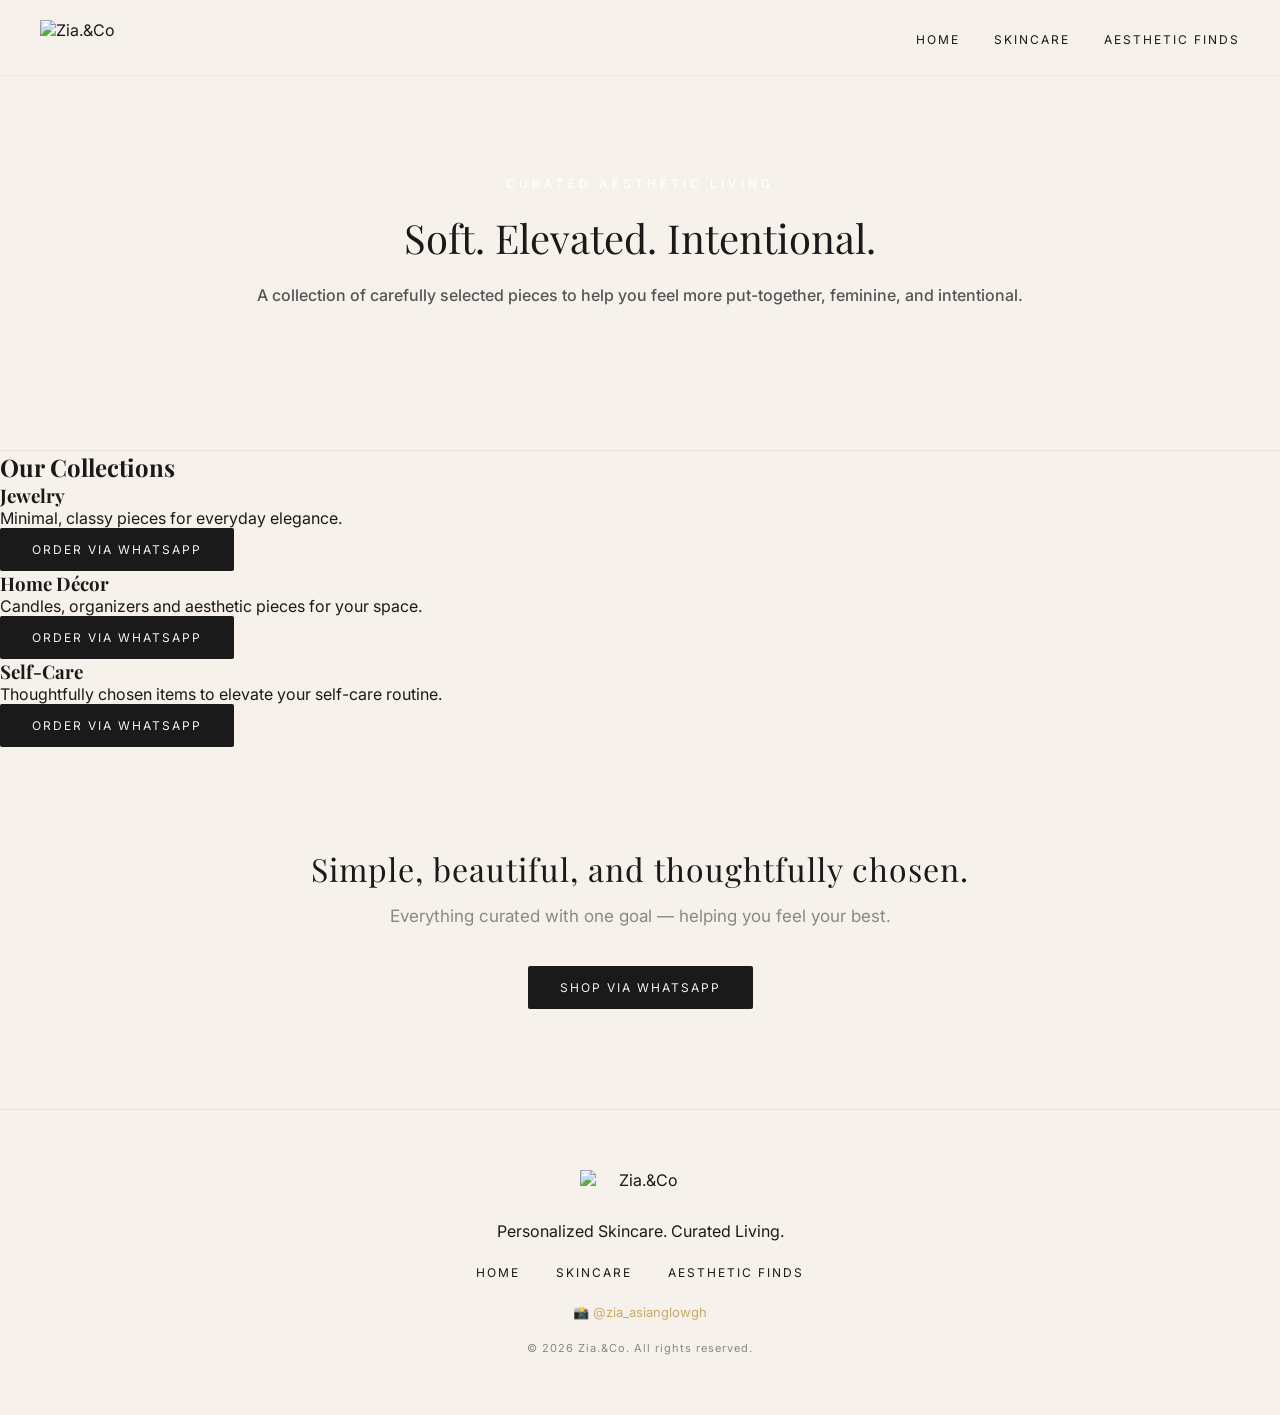
==== aesthetic.html @ 22f8ca21 "Create aesthetic.html" ====
<!DOCTYPE html>
<html lang="en">
<head>
  <meta charset="UTF-8">
  <meta name="viewport" content="width=device-width, initial-scale=1.0">
  <title>Aesthetic Finds — Zia.&Co</title>
  <link rel="stylesheet" href="style.css">
  <link href="https://fonts.googleapis.com/css2?family=Playfair+Display&family=Inter:wght@300;400&display=swap" rel="stylesheet">
</head>
<body>

  <nav>
    <div class="logo">
      <img src="https://i.imgur.com/nQiqTFQ.png" alt="Zia.&Co" class="logo-img">
    </div>
    <div class="nav-links" id="navLinks">
      <a href="index.html">Home</a>
      <a href="skincare.html">Skincare</a>
      <a href="aesthetic.html">Aesthetic Finds</a>
    </div>
    <button class="hamburger" id="hamburger">☰</button>
  </nav>

  <section class="page-hero">
    <p class="tagline">Curated Aesthetic Living</p>
    <h1>Soft. Elevated. Intentional.</h1>
    <p class="sub">A collection of carefully selected pieces to help you feel more put-together, feminine, and intentional.</p>
  </section>

  <section class="aesthetic-grid">
    <h2>Our Collections</h2>
    <div class="product-grid">
      <div class="product-card">
        <div class="product-image"></div>
        <h3>Jewelry</h3>
        <p>Minimal, classy pieces for everyday elegance.</p>
        <a href="https://wa.me/233508733169?text=Hi, I'm interested in your Jewelry collection" target="_blank">
          <button class="primary-btn">Order via WhatsApp</button>
        </a>
      </div>
      <div class="product-card">
        <div class="product-image"></div>
        <h3>Home Décor</h3>
        <p>Candles, organizers and aesthetic pieces for your space.</p>
        <a href="https://wa.me/233508733169?text=Hi, I'm interested in your Home Décor collection" target="_blank">
          <button class="primary-btn">Order via WhatsApp</button>
        </a>
      </div>
      <div class="product-card">
        <div class="product-image"></div>
        <h3>Self-Care</h3>
        <p>Thoughtfully chosen items to elevate your self-care routine.</p>
        <a href="https://wa.me/233508733169?text=Hi, I'm interested in your Self-Care collection" target="_blank">
          <button class="primary-btn">Order via WhatsApp</button>
        </a>
      </div>
    </div>
  </section>

  <section class="statement">
    <h2>Simple, beautiful, and thoughtfully chosen.</h2>
    <p>Everything curated with one goal — helping you feel your best.</p>
    <a href="https://wa.me/233508733169" target="_blank">
      <button class="primary-btn">Shop via WhatsApp</button>
    </a>
  </section>

  <footer>
    <div class="footer-content">
      <img src="https://i.imgur.com/nQiqTFQ.png" alt="Zia.&Co" class="footer-logo">
      <p>Personalized Skincare. Curated Living.</p>
      <div class="footer-links">
        <a href="index.html">Home</a>
        <a href="skincare.html">Skincare</a>
        <a href="aesthetic.html">Aesthetic Finds</a>
      </div>
      <a href="https://instagram.com/zia_asianglowgh" target="_blank">📸 @zia_asianglowgh</a>
      <p class="copyright">© 2026 Zia.&Co. All rights reserved.</p>
    </div>
  </footer>

  <script src="script.js"></script>

</body>
</html>
---- style.css ----
* {
  margin: 0;
  padding: 0;
  box-sizing: border-box;
}

body {
  font-family: 'Inter', sans-serif;
  background-color: #F6F1EA;
  color: #1A1A1A;
}

h1, h2, h3 {
  font-family: 'Playfair Display', serif;
}

nav {
  display: flex;
  justify-content: space-between;
  align-items: center;
  padding: 20px 40px;
  background-color: #F6F1EA;
  border-bottom: 1px solid #f0e8e0;
  position: sticky;
  top: 0;
  z-index: 999;
}

.logo-img {
  height: 35px;
  width: auto;
  max-width: 120px;
  object-fit: contain;
  display: block;
}

.nav-links a {
  text-decoration: none;
  color: #1A1A1A;
  margin-left: 30px;
  font-size: 12px;
  letter-spacing: 2px;
  text-transform: uppercase;
}

.hamburger {
  display: none;
  font-size: 22px;
  background: none;
  border: none;
  cursor: pointer;
  color: #1A1A1A;
}

.hero {
  position: relative;
  text-align: center;
  padding: 160px 20px;
  background-image: url('https://i.imgur.com/X8URdj4.webp');
  background-size: cover;
  background-position: center;
}

.hero-overlay {
  position: absolute;
  top: 0;
  left: 0;
  width: 100%;
  height: 100%;
  background: rgba(246, 241, 234, 0.40);
}

.hero-content {
  position: relative;
  z-index: 1;
  max-width: 600px;
  margin: auto;
}

.hero h1 {
  font-size: 56px;
  font-weight: normal;
  letter-spacing: 3px;
  margin-bottom: 16px;
}

.tagline {
  color: #ffffff;
  font-size: 12px;
  font-weight: 500;
  letter-spacing: 4px;
  text-transform: uppercase;
  margin-bottom: 20px;
}

.sub {
  color: #555555;
  font-size: 16px;
  font-weight: 500;
  margin-bottom: 40px;
  line-height: 1.9;
}

.hero-buttons {
  display: flex;
  justify-content: center;
  gap: 16px;
  flex-wrap: wrap;
}

.primary-btn {
  background-color: #1A1A1A;
  color: #F6F1EA;
  border: none;
  padding: 14px 32px;
  font-size: 12px;
  letter-spacing: 2px;
  text-transform: uppercase;
  cursor: pointer;
  border-radius: 2px;
  font-family: 'Inter', sans-serif;
}

.secondary-btn {
  background-color: transparent;
  color: #1A1A1A;
  border: 1px solid #1A1A1A;
  padding: 14px 32px;
  font-size: 12px;
  letter-spacing: 2px;
  text-transform: uppercase;
  cursor: pointer;
  border-radius: 2px;
  font-family: 'Inter', sans-serif;
}

.choose-path {
  padding: 100px 40px;
  text-align: center;
  background-color: #ffffff;
}

.choose-path h2 {
  font-size: 12px;
  letter-spacing: 4px;
  text-transform: uppercase;
  color: #C8A96A;
  margin-bottom: 50px;
}

.path-grid {
  display: grid;
  grid-template-columns: repeat(2, 1fr);
  gap: 30px;
  max-width: 800px;
  margin: auto;
}

.path-card {
  padding: 50px 30px;
  background-color: #F6F1EA;
  border-radius: 4px;
  text-align: center;
}

.path-icon {
  font-size: 36px;
  margin-bottom: 20px;
}

.path-card h3 {
  font-size: 22px;
  font-weight: normal;
  margin-bottom: 16px;
}

.path-card p {
  font-size: 14px;
  line-height: 1.9;
  color: #666666;
  margin-bottom: 30px;
}

.what-we-do {
  padding: 100px 40px;
  text-align: center;
  background-color: #F6F1EA;
}

.what-we-do h2 {
  font-size: 12px;
  letter-spacing: 4px;
  text-transform: uppercase;
  color: #C8A96A;
  margin-bottom: 50px;
}

.services-grid {
  display: grid;
  grid-template-columns: repeat(2, 1fr);
  gap: 40px;
  max-width: 800px;
  margin: auto;
}

.service-card {
  padding: 40px 30px;
  background-color: #ffffff;
  border-radius: 4px;
}

.service-icon {
  font-size: 32px;
  margin-bottom: 20px;
}

.service-card h3 {
  font-size: 18px;
  font-weight: normal;
  margin-bottom: 16px;
  letter-spacing: 1px;
}

.service-card p {
  font-size: 15px;
  line-height: 1.9;
  color: #666666;
  margin-bottom: 20px;
}

.service-card a {
  font-size: 11px;
  letter-spacing: 2px;
  text-transform: uppercase;
  color: #1A1A1A;
  text-decoration: underline;
}

.how-it-works {
  padding: 100px 40px;
  text-align: center;
  background-color: #ffffff;
}

.how-it-works h2 {
  font-size: 12px;
  letter-spacing: 4px;
  text-transform: uppercase;
  color: #C8A96A;
  margin-bottom: 60px;
}

.steps {
  display: grid;
  grid-template-columns: repeat(4, 1fr);
  gap: 30px;
  max-width: 900px;
  margin: 0 auto 50px auto;
}

.step {
  padding: 20px;
}

.step-number {
  font-size: 36px;
  color: #f2c4c4;
  font-family: 'Playfair Display', serif;
  margin-bottom: 16px;
}

.step h3 {
  font-size: 14px;
  font-weight: normal;
  letter-spacing: 1px;
  margin-bottom: 12px;
  line-height: 1.6;
}

.step p {
  font-size: 13px;
  color: #888888;
  line-height: 1.8;
}

.statement {
  padding: 100px 40px;
  text-align: center;
  background-color: #F6F1EA;
}

.statement h2 {
  font-size: 32px;
  font-weight: normal;
  letter-spacing: 1px;
  margin-bottom: 16px;
}

.statement p {
  font-size: 17px;
  color: #888888;
  margin-bottom: 40px;
}

.assessment {
  padding: 100px 40px;
  text-align: center;
  background-color: #ffffff;
}

.assessment h2 {
  font-size: 12px;
  letter-spacing: 4px;
  text-transform: uppercase;
  color: #C8A96A;
  margin-bottom: 16px;
}

.assessment p {
  font-size: 15px;
  color: #888888;
  margin-bottom: 40px;
}

form {
  max-width: 500px;
  margin: auto;
}

form input, form select, form textarea {
  display: block;
  width: 100%;
  padding: 14px;
  margin-bottom: 16px;
  border: 1px solid #e8e0d8;
  background-color: #F6F1EA;
  font-size: 14px;
  font-family: 'Inter', sans-serif;
  color: #1A1A1A;
  border-radius: 2px;
}

footer {
  padding: 60px 40px;
  text-align: center;
  background-color: #F6F1EA;
  border-top: 1px solid #e8e0d8;
}

.footer-logo {
  height: 35px;
  width: auto;
  max-width: 120px;
  object-fit: contain;
  display: block;
  margin: 0 auto 16px auto;
}

.footer-links {
  margin: 20px 0;
}

.footer-links a {
  color: #1A1A1A;
  text-decoration: none;
  margin: 0 16px;
  font-size: 12px;
  letter-spacing: 2px;
  text-transform: uppercase;
}

footer a {
  color: #C8A96A;
  text-decoration: none;
  font-size: 13px;
}

.copyright {
  margin-top: 20px;
  font-size: 11px;
  letter-spacing: 1px;
  color: #888888;
}

@media (max-width: 768px) {
  .hamburger { display: block; }
  .nav-links {
    display: none;
    flex-direction: column;
    position: absolute;
    top: 65px;
    left: 0;
    width: 100%;
    background-color: #F6F1EA;
    padding: 20px 40px;
    border-bottom: 1px solid #f0e8e0;
  }
  .nav-links.open { display: flex; }
  .nav-links a { margin: 10px 0; }
  .hero h1 { font-size: 36px; }
  .steps { grid-template-columns: repeat(2, 1fr); }
  .services-grid { grid-template-columns: 1fr; }
  .path-grid { grid-template-columns: 1fr; }
}

.page-hero {
  text-align: center;
  padding: 100px 20px;
  background-color: #F6F1EA;
  border-bottom: 1px solid #e8e0d8;
}

.page-hero h1 {
  font-size: 40px;
  font-weight: normal;
  margin-bottom: 16px;
}

.skincare-intro {
  padding: 100px 40px;
  text-align: center;
  background-color: #ffffff;
}

.skincare-intro h2 {
  font-size: 12px;
  letter-spacing: 4px;
  text-transform: uppercase;
  color: #C8A96A;
  margin-bottom: 50px;
}
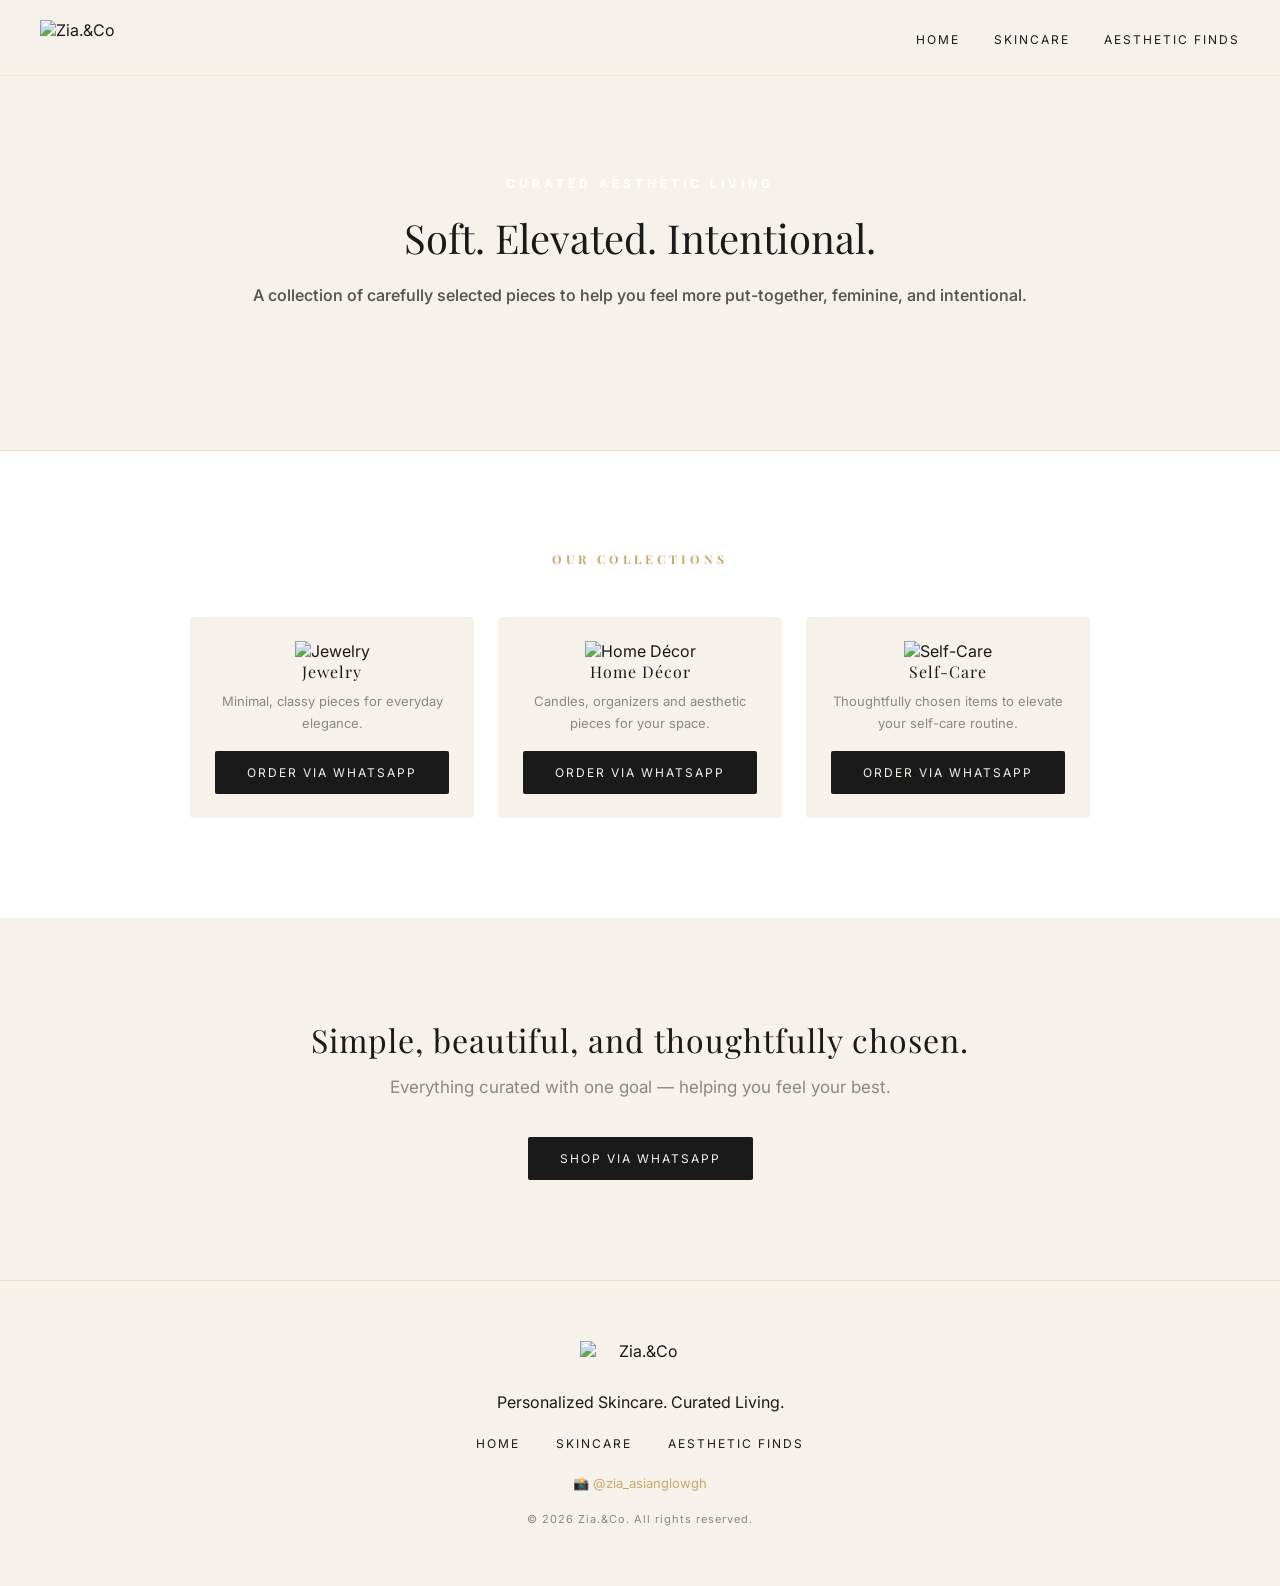
==== commit b6793918: "Update aesthetic.html" ====
--- a/aesthetic.html
+++ b/aesthetic.html
@@ -31,7 +31,7 @@
     <h2>Our Collections</h2>
     <div class="product-grid">
       <div class="product-card">
-        <div class="product-image"></div>
+        <img src="https://i.imgur.com/pTHWDPC.jpeg" alt="Jewelry">
         <h3>Jewelry</h3>
         <p>Minimal, classy pieces for everyday elegance.</p>
         <a href="https://wa.me/233508733169?text=Hi, I'm interested in your Jewelry collection" target="_blank">
@@ -39,7 +39,7 @@
         </a>
       </div>
       <div class="product-card">
-        <div class="product-image"></div>
+        <img src="https://i.imgur.com/uoiJlEg.jpeg" alt="Home Décor">
         <h3>Home Décor</h3>
         <p>Candles, organizers and aesthetic pieces for your space.</p>
         <a href="https://wa.me/233508733169?text=Hi, I'm interested in your Home Décor collection" target="_blank">
@@ -47,7 +47,7 @@
         </a>
       </div>
       <div class="product-card">
-        <div class="product-image"></div>
+        <img src="https://i.imgur.com/vr6nX4X.jpeg" alt="Self-Care">
         <h3>Self-Care</h3>
         <p>Thoughtfully chosen items to elevate your self-care routine.</p>
         <a href="https://wa.me/233508733169?text=Hi, I'm interested in your Self-Care collection" target="_blank">
@@ -56,6 +56,7 @@
       </div>
     </div>
   </section>
+
 
   <section class="statement">
     <h2>Simple, beautiful, and thoughtfully chosen.</h2>
--- a/style.css
+++ b/style.css
@@ -67,7 +67,7 @@
   left: 0;
   width: 100%;
   height: 100%;
-  background: rgba(246, 241, 234, 0.40);
+  background: rgba(246, 241, 234, 0.45);
 }
 
 .hero-content {
@@ -87,7 +87,7 @@
 .tagline {
   color: #ffffff;
   font-size: 12px;
-  font-weight: 500;
+  font-weight: 700;
   letter-spacing: 4px;
   text-transform: uppercase;
   margin-bottom: 20px;
@@ -96,7 +96,7 @@
 .sub {
   color: #555555;
   font-size: 16px;
-  font-weight: 500;
+  font-weight: 550;
   margin-bottom: 40px;
   line-height: 1.9;
 }
@@ -132,53 +132,6 @@
   cursor: pointer;
   border-radius: 2px;
   font-family: 'Inter', sans-serif;
-}
-
-.choose-path {
-  padding: 100px 40px;
-  text-align: center;
-  background-color: #ffffff;
-}
-
-.choose-path h2 {
-  font-size: 12px;
-  letter-spacing: 4px;
-  text-transform: uppercase;
-  color: #C8A96A;
-  margin-bottom: 50px;
-}
-
-.path-grid {
-  display: grid;
-  grid-template-columns: repeat(2, 1fr);
-  gap: 30px;
-  max-width: 800px;
-  margin: auto;
-}
-
-.path-card {
-  padding: 50px 30px;
-  background-color: #F6F1EA;
-  border-radius: 4px;
-  text-align: center;
-}
-
-.path-icon {
-  font-size: 36px;
-  margin-bottom: 20px;
-}
-
-.path-card h3 {
-  font-size: 22px;
-  font-weight: normal;
-  margin-bottom: 16px;
-}
-
-.path-card p {
-  font-size: 14px;
-  line-height: 1.9;
-  color: #666666;
-  margin-bottom: 30px;
 }
 
 .what-we-do {
@@ -429,3 +382,60 @@
   color: #C8A96A;
   margin-bottom: 50px;
 }
+
+.aesthetic-grid {
+  padding: 100px 40px;
+  text-align: center;
+  background-color: #ffffff;
+}
+
+.aesthetic-grid h2 {
+  font-size: 12px;
+  letter-spacing: 4px;
+  text-transform: uppercase;
+  color: #C8A96A;
+  margin-bottom: 50px;
+}
+
+.product-grid {
+  display: grid;
+  grid-template-columns: repeat(3, 1fr);
+  gap: 24px;
+  max-width: 900px;
+  margin: auto;
+}
+
+.product-card {
+  background-color: #F6F1EA;
+  padding: 24px;
+  border-radius: 4px;
+  text-align: center;
+}
+
+.product-image {
+  width: 100%;
+  height: 200px;
+  background: linear-gradient(135deg, #f2e8de, #e8ddd4);
+  border-radius: 4px;
+  margin-bottom: 16px;
+}
+
+.product-card h3 {
+  font-size: 16px;
+  font-weight: normal;
+  letter-spacing: 1px;
+  margin-bottom: 8px;
+}
+
+.product-card p {
+  font-size: 13px;
+  color: #888888;
+  margin-bottom: 16px;
+  line-height: 1.7;
+}
+
+@media (max-width: 768px) {
+  .product-grid {
+    grid-template-columns: 1fr;
+  }
+}
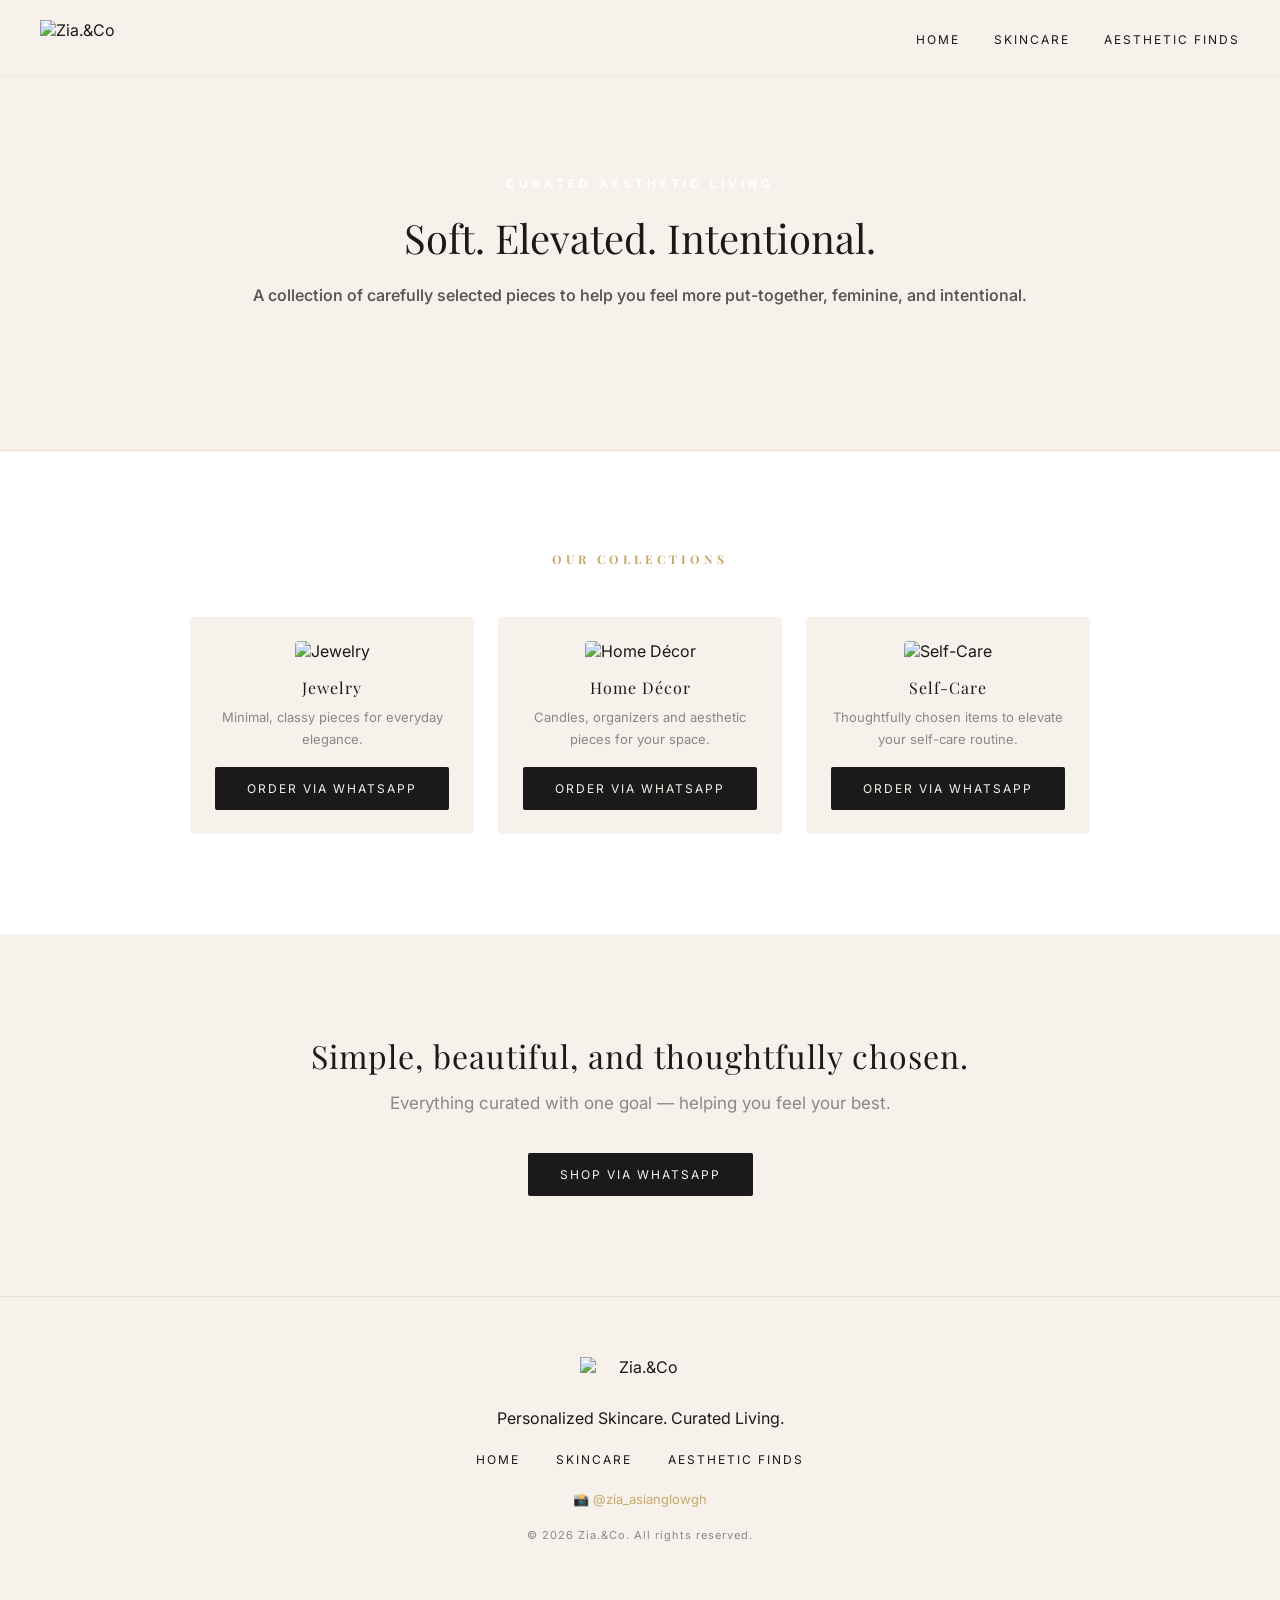
==== commit 1126512d: "Update aesthetic.html" ====
--- a/aesthetic.html
+++ b/aesthetic.html
@@ -4,6 +4,7 @@
   <meta charset="UTF-8">
   <meta name="viewport" content="width=device-width, initial-scale=1.0">
   <title>Aesthetic Finds — Zia.&Co</title>
+  <link rel="icon" type="image/x-icon" href="favicon.ico">
   <link rel="stylesheet" href="style.css">
   <link href="https://fonts.googleapis.com/css2?family=Playfair+Display&family=Inter:wght@300;400&display=swap" rel="stylesheet">
 </head>
--- a/style.css
+++ b/style.css
@@ -412,10 +412,10 @@
   text-align: center;
 }
 
-.product-image {
+.product-card img {
   width: 100%;
-  height: 200px;
-  background: linear-gradient(135deg, #f2e8de, #e8ddd4);
+  height: 220px;
+  object-fit: cover;
   border-radius: 4px;
   margin-bottom: 16px;
 }
